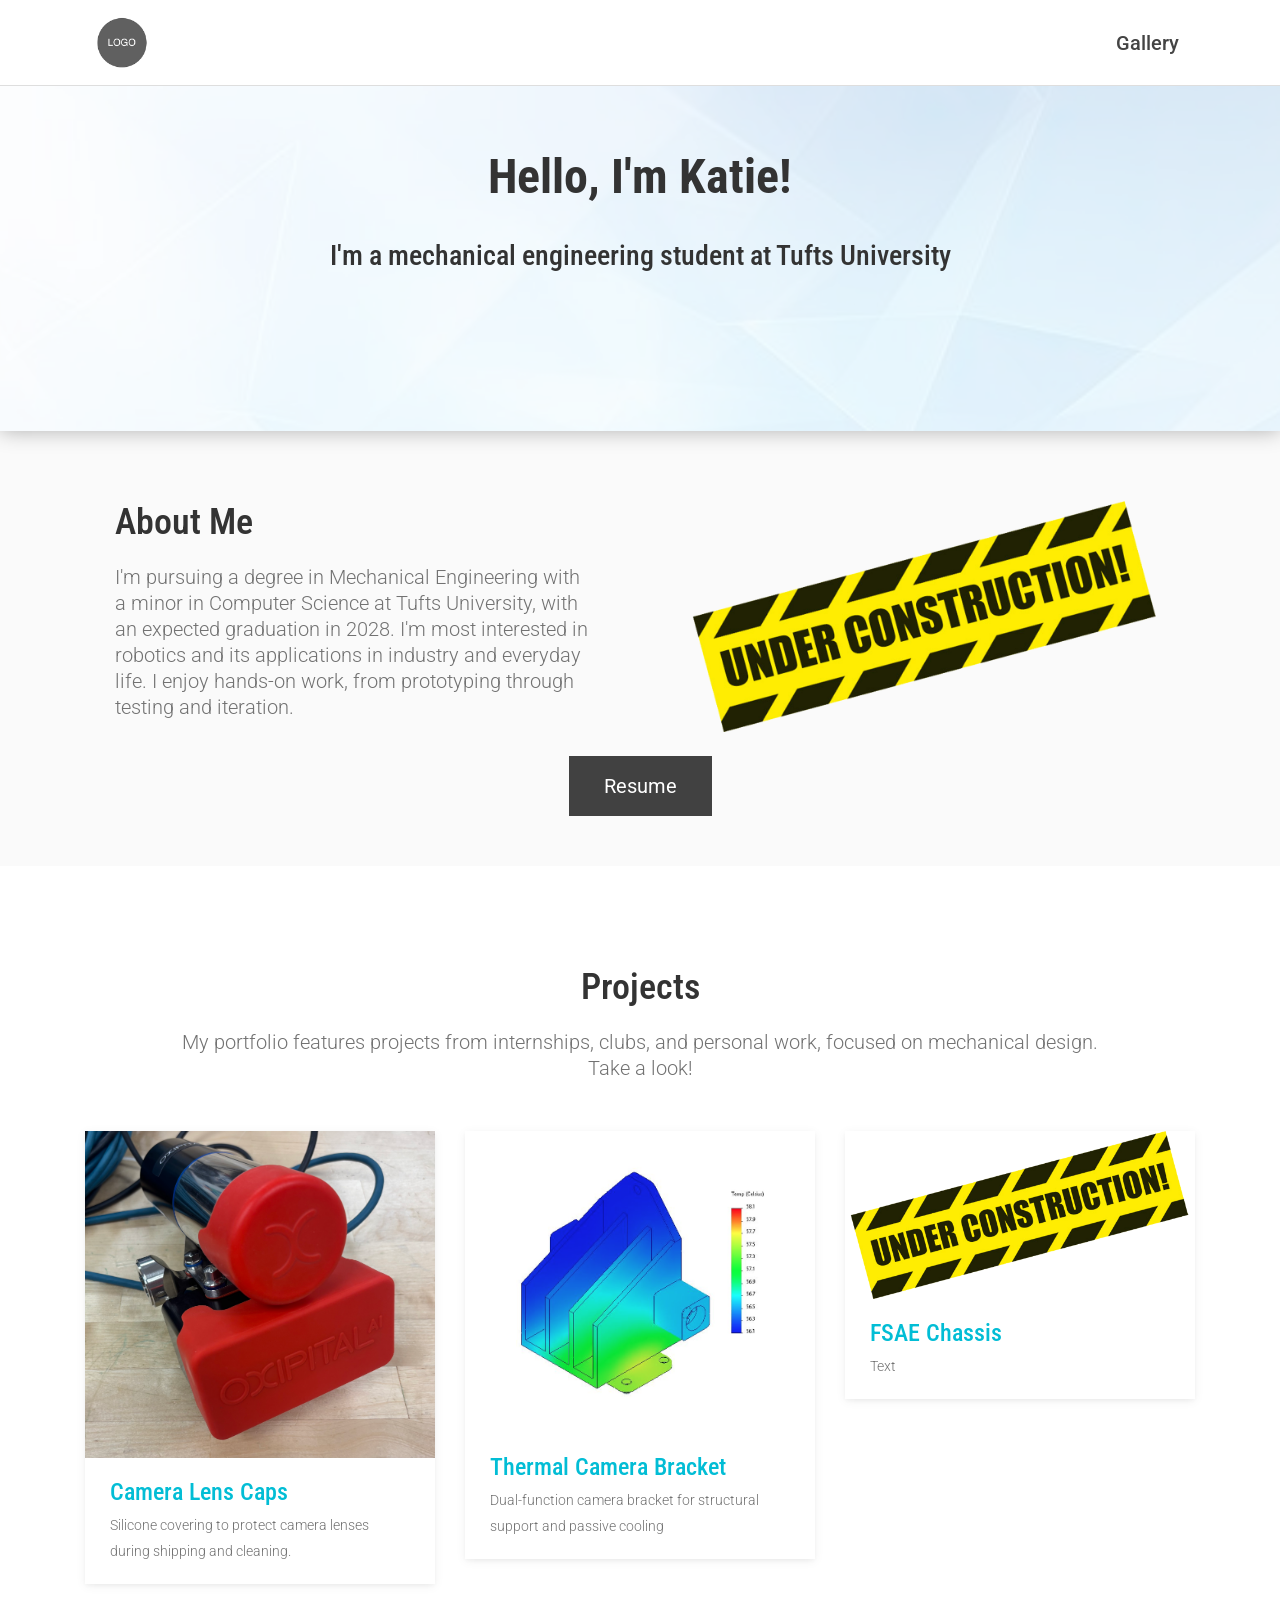
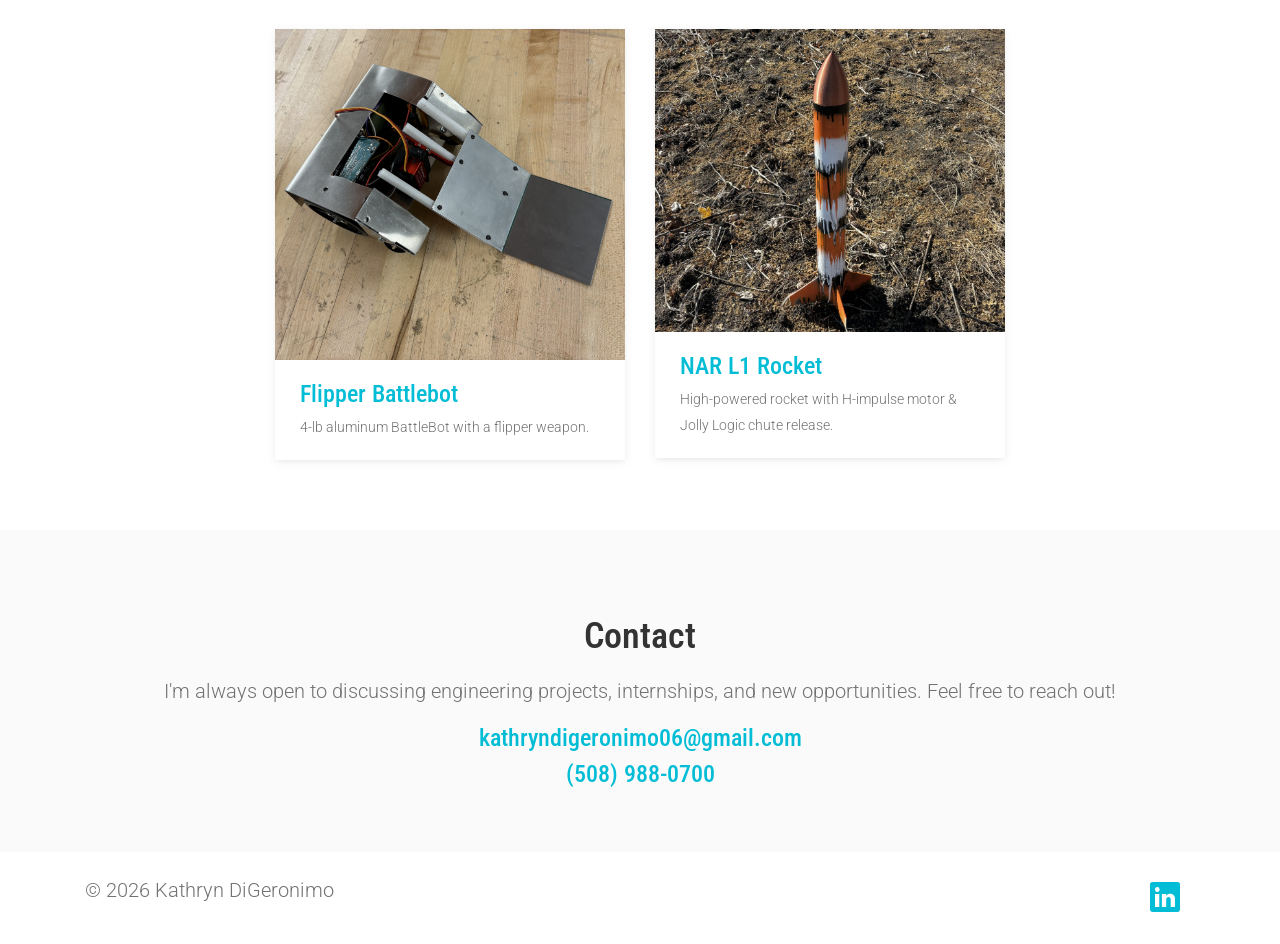
==== theme/index.html @ 1c6a3df1 "First Commit" ====
<!DOCTYPE html>

<!-- ====================
----------INDEX----------
===================== -->

<html class="no-js">
    <head>
        <!-- Basic Page Needs
        ================================================== -->
        <meta charset="utf-8">
        <meta http-equiv="Content-Type" content="text/html; charset=utf-8">
        <link rel="icon" href="images/favicon.png">
        <title>Kathryn DiGeronimo</title>
        <meta name="description" content="Kathryn DiGeronimo's engineering portfolio">
        <meta name="keywords" content="mechanical engineering, robotics, CAD, BattleBot, manufacturing, student portfolio">
        <meta name="author" content="Kathryn DiGeronimo">
        <!-- Mobile Specific Metas
        ================================================== -->
        <meta name="format-detection" content="telephone=no">
        <meta name="viewport" content="width=device-width, initial-scale=1">
      
        <!-- theme meta -->
        <meta name="theme-name" content="timer" />

        
        <!-- Template CSS Files
        ================================================== -->
        <!-- Twitter Bootstrs CSS -->
        <link rel="stylesheet" href="plugins/bootstrap/bootstrap.min.css">
        <!-- Ionicons Fonts Css -->
        <link rel="stylesheet" href="plugins/ionicons/ionicons.min.css">
        <!-- animate css -->
        <link rel="stylesheet" href="plugins/animate-css/animate.css">
        <!-- Hero area slider css-->
        <link rel="stylesheet" href="plugins/slider/slider.css">
        <!-- slick slider -->
        <link rel="stylesheet" href="plugins/slick/slick.css">
        <!-- Fancybox -->
        <link rel="stylesheet" href="plugins/facncybox/jquery.fancybox.css">
        <!-- hover -->
        <link rel="stylesheet" href="plugins/hover/hover-min.css">
        <!-- template main css file -->
        <link rel="stylesheet" href="css/style.css">
    </head>
    <body>

<!--
==================================================
Header Section Start
================================================== 
-->
<section class="top-bar animated-header">
    <div class="container">
        <div class="row">
            <div class="col-lg-12">
                <nav class="navbar navbar-expand-lg navbar-light bg-light">
                    <a class="navbar-brand" href="index.html">
                      <img src="images/logo.png" alt="logo" class="navbar-logo">
                    </a>
                    <ul class="navbar-nav ml-auto flex-row">
                      <li class="nav-item">
                        <a class="nav-link px-3" href="gallery.html">Gallery</a>
                      </li>
                    </ul>
                  </div>
                </nav>
            </div>
        </div>
    </div>
</section>

<!--
==================================================
Slider Section
================================================== 
-->
<section id="hero-area">
  <div class="container">
    <div class="row">
      <div class="col-md-12 text-center">
        <div class="block wow fadeInUp" data-wow-delay=".3s">
          <section class="cd-intro">
            <h1 class="wow fadeInUp animated cd-headline slide" data-wow-delay=".4s">
              <span>Hello, I'm Katie!</span><br>
            </h1>
          </section>
          <h3 class="wow fadeInUp animated" data-wow-delay=".6s">
            I'm a mechanical engineering student at Tufts University
          </h3>
        </div>
      </div>
    </div>
  </div>
</section>

<!--
==================================================
About Section
================================================== 
-->
<section id="about">
  <div class="container">
    <div class="row">
      <div class="col-md-6 col-sm-6">
        <div class="block wow fadeInLeft" data-wow-delay=".3s" data-wow-duration="500ms">
          <h2>
            About Me
          </h2>
          <p>
            I'm pursuing a degree in Mechanical Engineering with a minor in Computer Science at 
            Tufts University, with an expected graduation in 2028. I'm most interested in robotics 
            and its applications in industry and everyday life. I enjoy hands-on work, from prototyping 
            through testing and iteration.
          </p>
        </div>

      </div>
      <div class="col-md-6 col-sm-6">
        <div class="block wow fadeInRight" data-wow-delay=".3s" data-wow-duration="500ms">
          <img src="images/placeholder.png" alt="">
        </div>
      </div>
      <div class="col-md-12 text-center">
        <div class="buttons">
          <a class="btn" target="_blank" href="KathrynDiGeronimo-Resume.pdf">Resume</a>
        </div>
      </div>
    </div>
  </div>
</section>


<!--
==================================================
Portfolio Section
================================================== 
-->
<section id="works" class="works">
  <div class="container">
    <div class="section-heading">
      <h2> Projects </h2>
      <p class="wow fadeInDown" data-wow-delay=".5s">
        My portfolio features projects from internships, clubs, and personal work, focused on mechanical design. 
        <br> Take a look!
      </p>
    </div>

    <!-- ROW: Lens cap, Thermal bracket, Chassis -->
    <div class="row justify-content-center">
      <div class="col-md-4 col-sm-6">
        <figure class="wow fadeInLeft animated portfolio-item" data-wow-duration="500ms" data-wow-delay="0ms">
          <div class="img-wrapper">
            <img src="images/lens-caps/lens-cap-main.jpg" class="img-fluid" alt="Camera Lens Caps">
            <div class="overlay">
              <div class="buttons">
                <a href="lens-caps.html">Details</a>
              </div>
            </div>
          </div>
          <figcaption>
            <h4>Camera Lens Caps</h4>
            <p>Silicone covering to protect camera lenses during shipping and cleaning.</p>
          </figcaption>
        </figure>
      </div>
      <div class="col-md-4 col-sm-6">
        <figure class="wow fadeInLeft animated portfolio-item" data-wow-duration="500ms" data-wow-delay="0ms">
          <div class="img-wrapper">
            <img src="images/thermal-bracket/thermal-bracket-main.png" class="img-fluid" alt="Thermal Camera Bracket">
            <div class="overlay">
              <div class="buttons">
                <a href="thermal-bracket.html">Details</a>
              </div>
            </div>
          </div>
          <figcaption>
            <h4>Thermal Camera Bracket</h4>
            <p>Dual-function camera bracket for structural support and passive cooling</p>
          </figcaption>
        </figure>
      </div>
      <div class="col-md-4 col-sm-6">
        <figure class="wow fadeInLeft animated portfolio-item" data-wow-duration="500ms" data-wow-delay="0ms">
          <div class="img-wrapper">
            <img src="images/placeholder.png" class="img-fluid" alt="FSAE Chassis">
            <div class="overlay">
              <div class="buttons">
                <a href="fsae-chassis.html">Details</a>
              </div>
            </div>
          </div>
          <figcaption>
            <h4>FSAE Chassis</h4>
            <p>Text</p>
          </figcaption>
        </figure>
      </div>
      <div class="col-md-4 col-sm-6">
        <figure class="wow fadeInLeft animated" data-wow-duration="500ms" data-wow-delay="300ms">
          <div class="img-wrapper">
            <img src= "images/battlebot/battlebot-main.jpg" class="img-fluid" alt="Flipper Battlebot">
            <div class="overlay">
              <div class="buttons">
                <a href="battlebot.html">Details</a>
              </div>
            </div>
          </div>
          <figcaption>
            <h4>Flipper Battlebot</h4>
            <p>4-lb aluminum BattleBot with a flipper weapon.</p>
          </figcaption>
        </figure>
      </div>
      <div class="col-md-4 col-sm-6">
        <figure class="wow fadeInLeft animated" data-wow-duration="500ms" data-wow-delay="300ms">
          <div class="img-wrapper">
            <img src="images/l1-rocket/l1-rocket-main.jpg" class="img-fluid" alt="NAR L1 Rocket">
            <div class="overlay">
              <div class="buttons">
                <a href="l1-rocket.html">Details</a>
              </div>
            </div>
          </div>
          <figcaption>
            <h4>NAR L1 Rocket</h4>
            <p>High-powered rocket with H-impulse motor & Jolly Logic chute release.</p>
          </figcaption>
        </figure>
      </div>
    </div>
  </div>
</section>

<!--
==================================================
Contact
================================================== 
-->
<section id="contact">
  <div class="container">
    <div class="section-heading">
      <h2> Contact </h2>
      <p class="wow fadeInDown" data-wow-delay=".5s">
        I'm always open to discussing engineering projects, internships, and new opportunities. Feel free to reach out! 
        <br>
      </p>
      <h3>
        kathryndigeronimo06@gmail.com
        <br>
        (508) 988-0700
      </h3>
    </div>
  </div>
</section> 

<!--
==================================================
Footer
================================================== 
-->
<footer id="footer">
  <div class="container">
    <div class="row content-justify-between">

       <div class="col-md-6 text-center text-md-left">
        <p class="footer-text">
          © 2026 Kathryn DiGeronimo
        </p>
      </div>
      <div class="col-md-6 text-center text-md-right">
        <ul class="social">
          <li>
            <a href="https://www.linkedin.com/in/kathryn-digeronimo/" class="LinkedIn">
              <i class="ion-social-linkedin"></i>
            </a>
          </li>
        </ul>
      </div>
    </div>
  </div>
</footer>

<!-- Template Javascript Files
================================================== -->
<!-- jquery -->
<script src="plugins/jQurey/jquery.min.js"></script>
<!-- Form Validation -->
<script src="plugins/form-validation/jquery.form.js"></script> 
<script src="plugins/form-validation/jquery.validate.min.js"></script>
<!-- slick slider -->
<script src="plugins/slick/slick.min.js"></script>
<!-- bootstrap js -->
<script src="plugins/bootstrap/bootstrap.min.js"></script>
<!-- wow js -->
<script src="plugins/wow-js/wow.min.js"></script>
<!-- slider js -->
<script src="plugins/slider/slider.js"></script>
<!-- Fancybox -->
<script src="plugins/facncybox/jquery.fancybox.js"></script>
<!-- template main js -->
<script src="js/main.js"></script>
</body>
</html>
---- theme/plugins/slider/slider.css ----
/* -------------------------------- 

Primary style

-------------------------------- */


.cd-words-wrapper {
  display: inline-block;
  position: relative;
  text-align: left;
}
.cd-words-wrapper b {
  display: inline-block;
  position: absolute;
  white-space: nowrap;
  left: 0;
  top: 0;
}
.cd-words-wrapper b.is-visible {
  position: relative;
}
.no-js .cd-words-wrapper b {
  opacity: 0;
}
.no-js .cd-words-wrapper b.is-visible {
  opacity: 1;
}


xslide 

-------------------------------- */
.cd-headline.slide span {
  display: inline-block;
  padding: .2em 0;
}
.cd-headline.slide .cd-words-wrapper {
  overflow: hidden;
  vertical-align: top;
  width: auto!important;
}
.cd-headline.slide b {
  opacity: 0;
  top: .2em;
}
.cd-headline.slide b.is-visible {
  top: 0;
  opacity: 1;
  -webkit-animation: slide-in 0.6s;
  -moz-animation: slide-in 0.6s;
  animation: slide-in 0.6s;
}
.cd-headline.slide b.is-hidden {
  -webkit-animation: slide-out 0.6s;
  -moz-animation: slide-out 0.6s;
  animation: slide-out 0.6s;
}

@-webkit-keyframes slide-in {
  0% {
    opacity: 0;
    -webkit-transform: translateY(-100%);
  }
  60% {
    opacity: 1;
    -webkit-transform: translateY(20%);
  }
  100% {
    opacity: 1;
    -webkit-transform: translateY(0);
  }
}
@-moz-keyframes slide-in {
  0% {
    opacity: 0;
    -moz-transform: translateY(-100%);
  }
  60% {
    opacity: 1;
    -moz-transform: translateY(20%);
  }
  100% {
    opacity: 1;
    -moz-transform: translateY(0);
  }
}
@keyframes slide-in {
  0% {
    opacity: 0;
    -webkit-transform: translateY(-100%);
    -moz-transform: translateY(-100%);
    -ms-transform: translateY(-100%);
    -o-transform: translateY(-100%);
    transform: translateY(-100%);
  }
  60% {
    opacity: 1;
    -webkit-transform: translateY(20%);
    -moz-transform: translateY(20%);
    -ms-transform: translateY(20%);
    -o-transform: translateY(20%);
    transform: translateY(20%);
  }
  100% {
    opacity: 1;
    -webkit-transform: translateY(0);
    -moz-transform: translateY(0);
    -ms-transform: translateY(0);
    -o-transform: translateY(0);
    transform: translateY(0);
  }
}
@-webkit-keyframes slide-out {
  0% {
    opacity: 1;
    -webkit-transform: translateY(0);
  }
  60% {
    opacity: 0;
    -webkit-transform: translateY(120%);
  }
  100% {
    opacity: 0;
    -webkit-transform: translateY(100%);
  }
}
@-moz-keyframes slide-out {
  0% {
    opacity: 1;
    -moz-transform: translateY(0);
  }
  60% {
    opacity: 0;
    -moz-transform: translateY(120%);
  }
  100% {
    opacity: 0;
    -moz-transform: translateY(100%);
  }
}
@keyframes slide-out {
  0% {
    opacity: 1;
    -webkit-transform: translateY(0);
    -moz-transform: translateY(0);
    -ms-transform: translateY(0);
    -o-transform: translateY(0);
    transform: translateY(0);
  }
  60% {
    opacity: 0;
    -webkit-transform: translateY(120%);
    -moz-transform: translateY(120%);
    -ms-transform: translateY(120%);
    -o-transform: translateY(120%);
    transform: translateY(120%);
  }
  100% {
    opacity: 0;
    -webkit-transform: translateY(100%);
    -moz-transform: translateY(100%);
    -ms-transform: translateY(100%);
    -o-transform: translateY(100%);
    transform: translateY(100%);
  }
}
/* --------------------------------
---- theme/css/style.css ----
/*
 * =============================
 * ----------STYLE.CSS----------
 * =============================
 */

@import url(http://fonts.googleapis.com/css?family=Roboto:400,300,100,500,700);
@import url(http://fonts.googleapis.com/css?family=Roboto+Condensed:400,300,700);
@import url(http://fonts.googleapis.com/css?family=Glegoo);

/* ==================================================
--------------------GLOBAL-------------------
==================================================  */

body {
  font-family: "Roboto", sans-serif;
}

h1, h2, h3, h4, h5, h6 {
  font-family: "Roboto Condensed", sans-serif;
}

h2 {
  font-size: 36px;
  font-weight: 550;
  margin-bottom: 20px;
  color: #333;
}

p {
  color: #727272;
  line-height: 26px;
  font-size: 20px;
  font-weight: 300;
}

body {
  background: #ffffff;
}

ul {
  padding-left: 0;
}
ul li {
  list-style: none;
}

@media (max-width: 768px) {
  .cd-words-wrapper {
    white-space: normal;
  }

  .portfolio-page-features{
    margin-top: 30px;
  }

  .portfolio-page-constraints{
    margin-top: 30px;
  }

  .portfolio-page-content{
    padding-left: 20px;
  }

  .portfolio-page-break{
    padding-left: 20px;
  }
}

.section-heading {
  text-align: center;
  margin-top: 75px;
  margin-bottom: 50px;
}

.title {
  font-size: 30px;
  line-height: 1.1;
  font-weight: 300;
  color: #333;
  text-transform: uppercase;
  margin-bottom: 20px;
}

.subtitle {
  font-size: 24px;
  font-weight: 600;
  margin-bottom: 18px;
  text-transform: uppercase;
}

.pages {
  padding: 80px 0 40px;
}

/*==========DEFAULT TABLE==========*/
.table {
  border-collapse: collapse;
}

.table {
  line-height: 20px;
}

.table td,
.table th {
  border-right: 2px solid #ccc;
  text-align: center;
  border-top: none !important;
  border-bottom: none !important;
  padding: 6px 10px;

}

.table td:last-child,
.table th:last-child {
  border-right: none;
}


.manuf-table {
  table-layout: fixed;
}

/*==========MANUFACTURING TABLE==========*/
.manuf-table th,
.manuf-table td {
  border-right: 2px solid #999;
  text-align: center;
  vertical-align: middle;
  padding: 8px 12px;
}

.manuf-table th:last-child,
.manuf-table td:last-child {
  border-right: none;
}

.manuf-table tbody tr {
  border-bottom: 1px solid #ccc;
}

.manuf-table thead tr {
  border-bottom: 2px solid #999;
}

.manuf-table tbody tr:nth-last-child(2) {
  border-bottom: 2px solid #999;
}

.manuf-table tbody tr:last-child {
  border-bottom: none;
}

.manuf-table h2,
.manuf-table h3,
.manuf-table p {
  margin: 0;
}

.manuf-table h3 {
  font-size: 18px;
  font-weight: 600;
}

.manuf-table h2 {
  font-size: 18px;
  font-weight: 700;
}

.manuf-table td {
  font-size: 16px;
  font-weight: 300;
}

/*==========BUTTONS==========*/
.buttons a {
  transition: all 0.3s ease;
}

.buttons a:hover {
  background: #02bdd5;
  border-color: #02bdd5;
  text-decoration: none;
}

.buttons a:focus {
  text-decoration: none;
}

.fancybox-close {
  background: url("../images/icons/close.png") no-repeat scroll 0 0 transparent;
  height: 50px;
  right: 0;
  top: 0;
  width: 50px;
}

.fancybox-next span {
  background: url("../images/icons/right.png") no-repeat scroll center center #009ee3;
  height: 50px;
  width: 50px;
  right: 0;
}

.fancybox-prev span {
  background: url("../images/icons/left.png") no-repeat scroll center center #009ee3;
  height: 50px;
  width: 50px;
  left: 0;
}

.fancybox-title {
  padding: 15px 8px;
}

.fancybox-title h3 {
  font-size: 15px;
  margin: 0;
}

/* ===========================================
--------------------NAV BAR-------------------
==========================================  */
.top-bar {
  position: fixed;
  top: 0;
  width: 100%;
  background: #fff;
  color: #fff;
  transition: all 0.2s ease-out 0s;
  padding: 15px 0;
  box-shadow: 0 0 3px 0 rgba(0, 0, 0, 0.1);
  border-bottom: 1px solid #dedede;
  z-index: 10;
}
.top-bar.animated-header {
  padding: 0px 0;
  background: #fff;
  box-shadow: none;
}

.navbar {
  border: 0;
  border-radius: 0;
  margin-bottom: 0;
  padding: 0;
}

/*==========LOGO==========*/
.navbar-logo {
  height: 75px;
  width: auto;
  transition: transform 0.25s ease;
  transform-origin: center;
}

.navbar-logo:hover {
  transform: scale(1.15);
}

.navbar.bg-light {
  background: #fff !important;
}

/*==========GALLERY LINK==========*/
.navbar .nav-item .nav-link {
  color: #444 !important;
  font-size: 20px;
  font-weight: 500;
  transition: 0.3s all;
  /* text-transform: uppercase; */
  padding: 5px 5px;
  display: block;
}
.navbar .nav-item .nav-link:hover {
  color: #02bdd5 !important;
}
.navbar .nav-item:last-child .nav-link {
  padding-right: 0;
}

/* ================================================
--------------------INDEX HEADER-------------------
===============================================  */
#hero-area {
  background: url("../images/slider.jpg") no-repeat 50%;
  background-size: cover;
  background-attachment: fixed;
  padding: 150px 0;
  color: #fff;
  box-shadow: 0 0 20px rgba(0, 0, 0, 0.3);
  position: relative;
}

#hero-area:before {
  content: "";
  z-index: 9;
  background: rgba(255, 255, 255, 0.78);
  position: absolute;
  top: 0;
  left: 0;
  right: 0;
  bottom: 0;
}

#hero-area .block {
  position: relative;
  z-index: 9;
}

#hero-area h1 {
  font-size: 48px;
  line-height: 54px;
  color: #333;
  font-weight: 700;
  margin-bottom: 35px;
}

#hero-area h3 {
  color: #333;
}

/* =========================================
--------------------ABOUT-------------------
========================================  */

#about .btn {
  background: #414141;
  border: none;
  color: #fff;
  padding: 20px 35px;
  margin-top: 20px;
  font-size: 20px;
  line-height: 1em;
  letter-spacing: normal;
  border-radius: 0;
}

#about .btn:hover {
  background: #02bdd5;
  border-color: #02bdd5;
  text-decoration: none;
}

#about {
  padding: 50px 0;
  background: #fafafa;
}
#about .block {
  padding: 20px 30px 0 30px;
}

#about .block img {
  max-width: 100%;
}

/* ===================================================
--------------------INDEX PORTFOLIO-------------------
==================================================  */
.works {
  padding: 25px 0;
}
.works .block {
  position: relative;
  z-index: 99;
}
.works h4 {
  margin-top: 0;
  color: #02bdd5;
}

/*==========FIGURE==========*/
figure {
  background: #fff;
  margin-bottom: 45px;
  box-shadow: 0 2px 5px 0 rgba(0, 0, 0, 0.04), 0 2px 10px 0 rgba(0, 0, 0, 0.06);
}
figure .img-wrapper {
  position: relative;
  overflow: hidden;
}
figure img {
  transform: scale3d(1, 1, 1);
  transition: transform 400ms;
}
figure:hover img {
  transform: scale3d(1.2, 1.2, 1);
}
figure:hover .overlay {
  opacity: 1;
}
figure:hover .overlay .buttons a {
  transform: scale3d(1, 1, 1);
}
figure .overlay {
  position: absolute;
  top: 0;
  left: 0;
  right: 0;
  bottom: 0;
  padding: 10px;
  text-align: center;
  background: rgba(0, 0, 0, 0.7);
  opacity: 0;
  transition: opacity 400ms;
}
figure .overlay a {
  display: inline-block;
  color: #fff;
  padding: 10px 23px;
  line-height: 1;
  border: 1px solid #fff;
  border-radius: 0px;
  margin: 4px;
  transform: scale3d(0, 0, 0);
  transition: all 400ms;
}
figure .overlay a:hover {
  text-decoration: none;
}
figure .overlay:hover a {
  transform: scale3d(1, 1, 1);
}
figure .buttons {
  margin-top: 40%;
  text-align: center;
  transform: translateY(-50%);
  display: inline-block;
}
figure .buttons a:hover {
  background: #02bdd5;
  border-color: #02bdd5;
}
figure .buttons a:focus {
  text-decoration: none;
}
figure figcaption {
  padding: 20px 25px;
  margin-top: 0;
  color: #666;
}
figure figcaption h4 {
  margin: 0;
}
figure figcaption h4 a {
  color: #02bdd5;
}
figure figcaption p {
  font-size: 14px;
  margin-bottom: 0;
  margin-top: 5px;
}

/* ===========================================
--------------------CONTACT-------------------
==========================================  */
#contact {
  padding: 10px 0;
  background: #fafafa;
}
#contact .media {
  margin: 0px 0 70px 0;
}
#contact .media .media-left {
  padding-right: 25px;
}
#contact h3 {
  color: #02bdd5;
  font-size: 24px;
  line-height: 1.5;
  text-align: center;
  margin-bottom: 30px;
  margin: 0px 0px 15px;
  font-weight: 500;
}

/* ==================================================
--------------------PORTFOLIO PAGE-------------------
==================================================  */
.portfolio-page {
  padding: 50px 0;
}
.portfolio-page h3 {
  font-size: 30px;
  font-weight: 500;
}

/*==========SUMMARY==========*/
.portfolio-page-summary {
  /* padding: 10px 0; */
  padding-left: 20px;
}

/*==========KEY FEATURES==========*/
.portfolio-page-features{
  margin-top: 40px;
}

/*==========ROTATING FEATURE==========*/
.rotating-feature {
  position: relative;
}

.cd-words-wrapper b {
  position: absolute;
  left: 0;
  top: 0;
  width: 100%;
  font-weight: 400;          
  white-space: normal;  
}

.rotating-feature em {
  font-style: normal;
  font-weight: 700;
}

.cd-words-wrapper {
  font-size: 28px;
  color: #333;
}

.portfolio-page-features {
  background: #eae9ec;
  padding: 20px;
  margin-left: 0px; 
  margin-right: 50px; 
}

/*==========DESIGN CONSTRAINTS==========*/
.portfolio-page-constraints {
  margin-top: 20px;
}

.portfolio-page-content h2{
  /* text-align: center; */
  font-size: 30px;
}

.portfolio-page-constraints ul {
  list-style: none;
  margin-bottom: 0;
  padding-left: 0;
}
.portfolio-page-constraints li {
  font-size: 18px;
  font-weight: 300;
}

.portfolio-page-constraints li::before {
  content: "➜ ";
  color: #02bdd5;
  font-weight: 700;
}

/*==========CONTENT==========*/
.portfolio-page-content{
  padding-top: 50px;
  
}

.portfolio-page-content h3{
  font-size: 24px;
  font-weight: 500;
}

.portfolio-page-left-text{
  padding-right: 20px;
}

.portfolio-page-right-text{
  padding-left: 20px;
}

.portfolio-page-right-text h2{
  padding-right: 50px;
  text-align: right;
}

.portfolio-page-right-text h3{
  padding-right: 50px;
  text-align: right;
}

/* ==========================================
--------------------FOOTER-------------------
=========================================  */
#footer {
  background: #fff;
  padding: 25px 0;
  color: #555;
}

#footer .social {
  text-align: right;
  margin-bottom: 0;
}

#footer .social i {
  font-size: 40px;
  line-height: 1;
  display: inline-block;
}

#footer .social li {
  display: inline-block;
  margin-right: 15px;
}
#footer .social li a {
  color: #02bdd5;
}

ul.social-icons {
  height: auto;
  overflow: hidden;
  list-style: none !important;
  margin-bottom: 10px;
}
ul.social-icons li {
  float: none;
  display: inline-block;
  height: 36px;
}
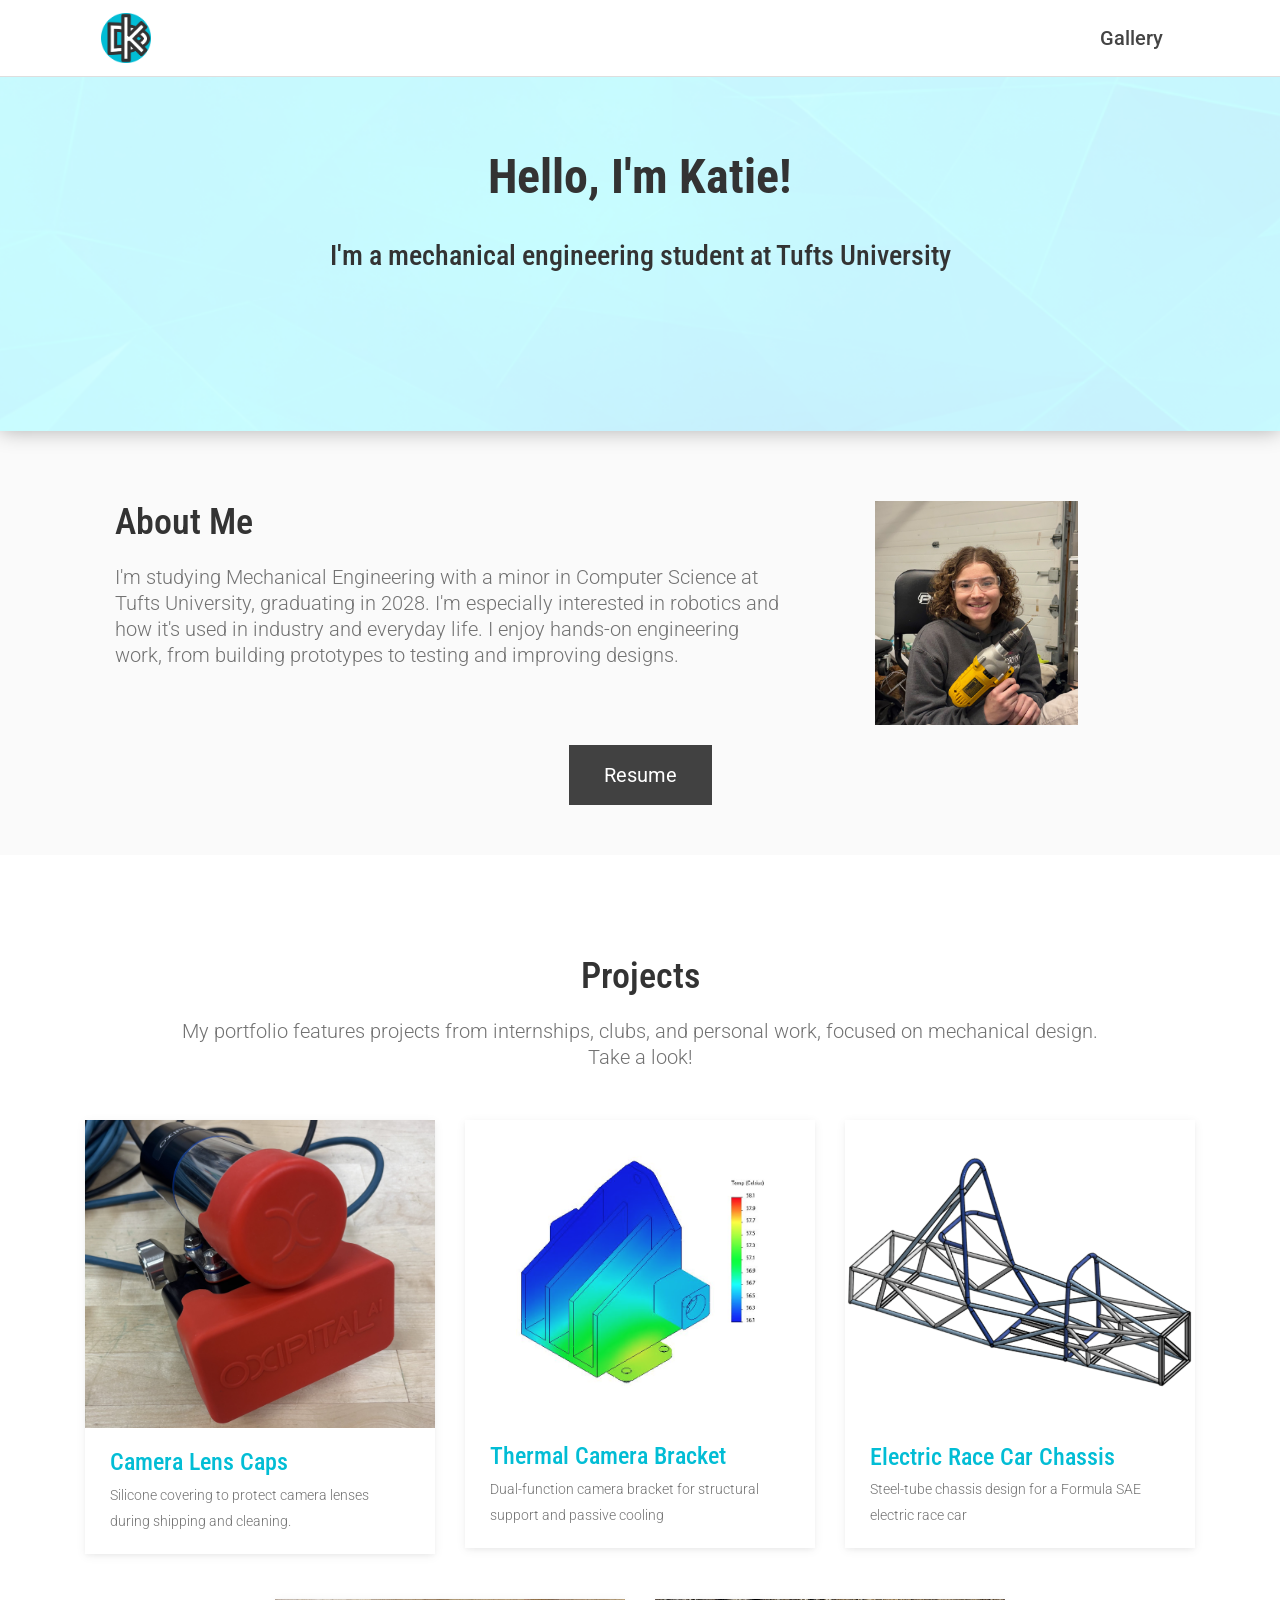
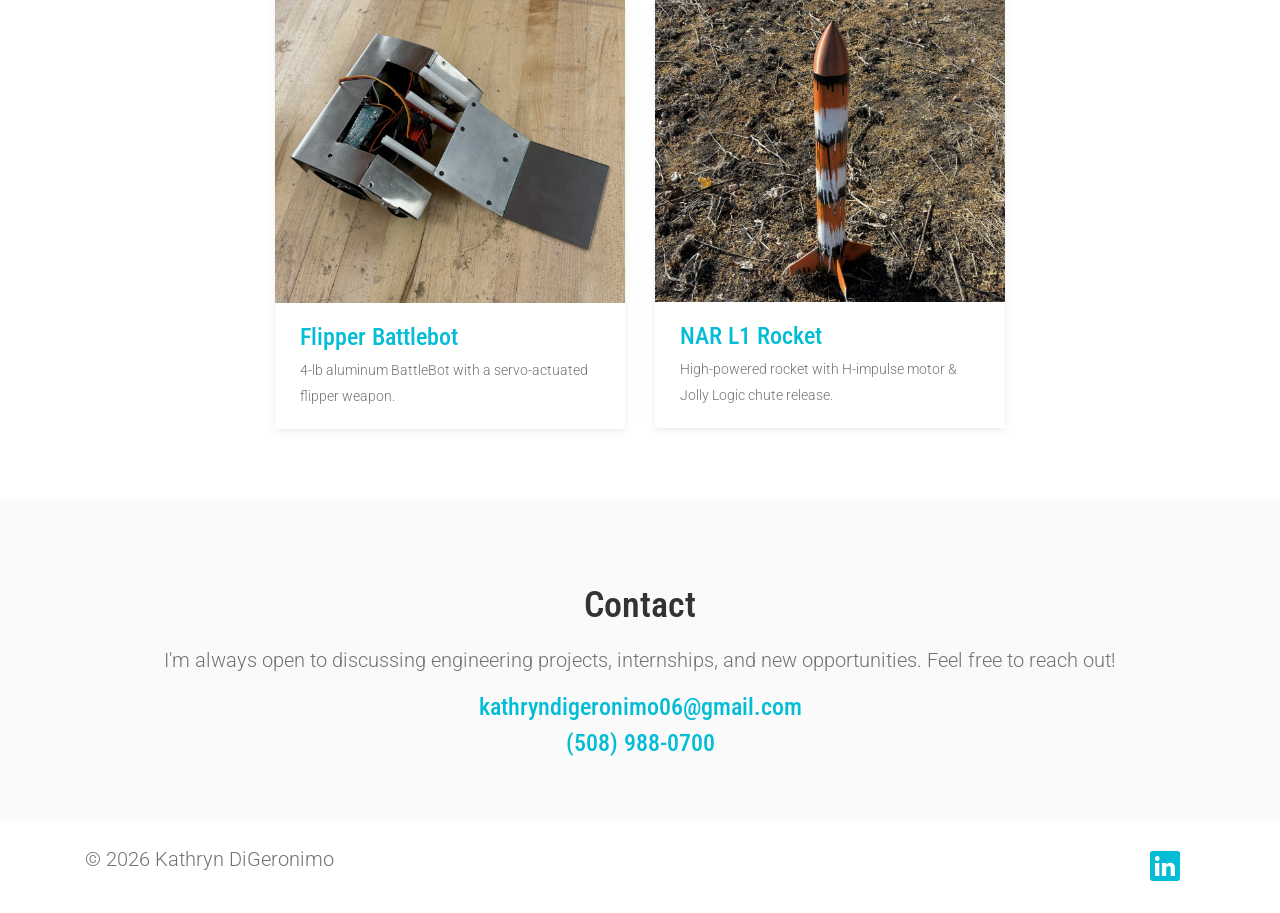
==== commit d5cf6eba: "Add files via upload" ====
--- a/theme/index.html
+++ b/theme/index.html
@@ -102,23 +102,23 @@
 <section id="about">
   <div class="container">
     <div class="row">
-      <div class="col-md-6 col-sm-6">
+      <div class="col-md-8">
         <div class="block wow fadeInLeft" data-wow-delay=".3s" data-wow-duration="500ms">
           <h2>
             About Me
           </h2>
           <p>
-            I'm pursuing a degree in Mechanical Engineering with a minor in Computer Science at 
-            Tufts University, with an expected graduation in 2028. I'm most interested in robotics 
-            and its applications in industry and everyday life. I enjoy hands-on work, from prototyping 
-            through testing and iteration.
+            I'm studying Mechanical Engineering with a minor in Computer Science at Tufts 
+            University, graduating in 2028. I'm especially interested in robotics and how it's used 
+            in industry and everyday life. I enjoy hands-on engineering work, from building 
+            prototypes to testing and improving designs.
           </p>
         </div>
 
       </div>
-      <div class="col-md-6 col-sm-6">
+      <div class="col-md-4">
         <div class="block wow fadeInRight" data-wow-delay=".3s" data-wow-duration="500ms">
-          <img src="images/placeholder.png" alt="">
+          <img src="images/me.jpeg" alt="" style="max-width: 70%;">
         </div>
       </div>
       <div class="col-md-12 text-center">
@@ -145,88 +145,116 @@
         <br> Take a look!
       </p>
     </div>
-
-    <!-- ROW: Lens cap, Thermal bracket, Chassis -->
     <div class="row justify-content-center">
-      <div class="col-md-4 col-sm-6">
-        <figure class="wow fadeInLeft animated portfolio-item" data-wow-duration="500ms" data-wow-delay="0ms">
-          <div class="img-wrapper">
-            <img src="images/lens-caps/lens-cap-main.jpg" class="img-fluid" alt="Camera Lens Caps">
-            <div class="overlay">
-              <div class="buttons">
-                <a href="lens-caps.html">Details</a>
-              </div>
-            </div>
-          </div>
-          <figcaption>
-            <h4>Camera Lens Caps</h4>
-            <p>Silicone covering to protect camera lenses during shipping and cleaning.</p>
-          </figcaption>
-        </figure>
-      </div>
-      <div class="col-md-4 col-sm-6">
-        <figure class="wow fadeInLeft animated portfolio-item" data-wow-duration="500ms" data-wow-delay="0ms">
-          <div class="img-wrapper">
-            <img src="images/thermal-bracket/thermal-bracket-main.png" class="img-fluid" alt="Thermal Camera Bracket">
-            <div class="overlay">
-              <div class="buttons">
-                <a href="thermal-bracket.html">Details</a>
-              </div>
-            </div>
-          </div>
-          <figcaption>
-            <h4>Thermal Camera Bracket</h4>
+
+      <!-- Lens Caps -->
+      <div class="col-md-4 col-sm-6">
+        <a href="lens-caps.html" class="tile-link">
+          <figure class="wow fadeInLeft animated portfolio-item"
+            data-wow-duration="500ms"
+            data-wow-delay="0ms">
+            <div class="img-wrapper">
+              <img  src="images/lens-caps/lens-cap-main.jpg"
+                    class="img-fluid"
+                    alt="Camera Lens Caps">
+                      <div class="overlay">
+                        <span class="learn-more">Learn more</span>
+                      </div>
+            </div>
+            <figcaption>
+              <h4>Camera Lens Caps</h4>
+              <p>Silicone covering to protect camera lenses during shipping and cleaning.</p>
+            </figcaption>
+          </figure>
+        </a>
+      </div>
+      
+      <!-- Thermal Bracket -->
+      <div class="col-md-4 col-sm-6">
+        <a href="thermal-bracket.html" class="tile-link">
+          <figure class="wow fadeInLeft animated portfolio-item"
+            data-wow-duration="500ms"
+            data-wow-delay="0ms">
+            <div class="img-wrapper">
+              <img  src="images/thermal-bracket/thermal-bracket-main.png"
+                    class="img-fluid"
+                    alt="Thermal Camera Bracket">
+                      <div class="overlay">
+                        <span class="learn-more">Learn more</span>
+                      </div>
+            </div>
+            <figcaption>
+              <h4>Thermal Camera Bracket</h4>
             <p>Dual-function camera bracket for structural support and passive cooling</p>
-          </figcaption>
-        </figure>
-      </div>
-      <div class="col-md-4 col-sm-6">
-        <figure class="wow fadeInLeft animated portfolio-item" data-wow-duration="500ms" data-wow-delay="0ms">
-          <div class="img-wrapper">
-            <img src="images/placeholder.png" class="img-fluid" alt="FSAE Chassis">
-            <div class="overlay">
-              <div class="buttons">
-                <a href="fsae-chassis.html">Details</a>
-              </div>
-            </div>
-          </div>
-          <figcaption>
-            <h4>FSAE Chassis</h4>
-            <p>Text</p>
-          </figcaption>
-        </figure>
-      </div>
-      <div class="col-md-4 col-sm-6">
-        <figure class="wow fadeInLeft animated" data-wow-duration="500ms" data-wow-delay="300ms">
-          <div class="img-wrapper">
-            <img src= "images/battlebot/battlebot-main.jpg" class="img-fluid" alt="Flipper Battlebot">
-            <div class="overlay">
-              <div class="buttons">
-                <a href="battlebot.html">Details</a>
-              </div>
-            </div>
-          </div>
-          <figcaption>
-            <h4>Flipper Battlebot</h4>
-            <p>4-lb aluminum BattleBot with a flipper weapon.</p>
-          </figcaption>
-        </figure>
-      </div>
-      <div class="col-md-4 col-sm-6">
-        <figure class="wow fadeInLeft animated" data-wow-duration="500ms" data-wow-delay="300ms">
-          <div class="img-wrapper">
-            <img src="images/l1-rocket/l1-rocket-main.jpg" class="img-fluid" alt="NAR L1 Rocket">
-            <div class="overlay">
-              <div class="buttons">
-                <a href="l1-rocket.html">Details</a>
-              </div>
-            </div>
-          </div>
-          <figcaption>
-            <h4>NAR L1 Rocket</h4>
-            <p>High-powered rocket with H-impulse motor & Jolly Logic chute release.</p>
-          </figcaption>
-        </figure>
+            </figcaption>
+          </figure>
+        </a>
+      </div>
+
+      <!-- Electric Race Car Chassis -->
+      <div class="col-md-4 col-sm-6">
+        <a href="electric-race-car-chassis.html" class="tile-link">
+          <figure class="wow fadeInLeft animated portfolio-item"
+            data-wow-duration="500ms"
+            data-wow-delay="0ms">
+            <div class="img-wrapper">
+              <img  src="images/electric-race-car-chassis/chassis-main.png"
+                    class="img-fluid"
+                    alt="Electric Race Car Chassis">
+                      <div class="overlay">
+                        <span class="learn-more">Learn more</span>
+                      </div>
+            </div>
+            <figcaption>
+              <h4>Electric Race Car Chassis</h4>
+              <p>Steel-tube chassis design for a Formula SAE electric race car</p>
+            </figcaption>
+          </figure>
+        </a>
+      </div>
+
+      <!-- Flipper Battlebot -->
+      <div class="col-md-4 col-sm-6">
+        <a href="battlebot.html" class="tile-link">
+          <figure class="wow fadeInLeft animated portfolio-item"
+            data-wow-duration="500ms"
+            data-wow-delay="0ms">
+            <div class="img-wrapper">
+              <img  src="images/battlebot/battlebot-main.jpg"
+                    class="img-fluid"
+                    alt="Flipper Battlebot">
+                      <div class="overlay">
+                        <span class="learn-more">Learn more</span>
+                      </div>
+            </div>
+            <figcaption>
+              <h4>Flipper Battlebot</h4>
+              <p>4-lb aluminum BattleBot with a servo-actuated flipper weapon.</p>
+            </figcaption>
+          </figure>
+        </a>
+      </div>
+
+      <!-- NAR L1 Rocket -->
+      <div class="col-md-4 col-sm-6">
+        <a href="l1-rocket.html" class="tile-link">
+          <figure class="wow fadeInLeft animated portfolio-item"
+            data-wow-duration="500ms"
+            data-wow-delay="0ms">
+            <div class="img-wrapper">
+              <img  src="images/l1-rocket/l1-rocket-main.jpg"
+                    class="img-fluid"
+                    alt="NAR L1 Rocket">
+                      <div class="overlay">
+                        <span class="learn-more">Learn more</span>
+                      </div>
+            </div>
+            <figcaption>
+              <h4>NAR L1 Rocket</h4>
+              <p>High-powered rocket with H-impulse motor & Jolly Logic chute release.</p>
+            </figcaption>
+          </figure>
+        </a>
       </div>
     </div>
   </div>
--- a/theme/css/style.css
+++ b/theme/css/style.css
@@ -64,6 +64,13 @@
 
   .portfolio-page-break{
     padding-left: 20px;
+  }
+  .manuf-table th h2 {
+    font-size: 1.35rem;
+  }
+
+  .manuf-table th h3 {
+    font-size: 1.05rem;
   }
 }
 
@@ -244,12 +251,12 @@
   border: 0;
   border-radius: 0;
   margin-bottom: 0;
-  padding: 0;
+  padding: 20px, 0;
 }
 
 /*==========LOGO==========*/
 .navbar-logo {
-  height: 75px;
+  height: 50px;
   width: auto;
   transition: transform 0.25s ease;
   transform-origin: center;
@@ -284,7 +291,7 @@
 --------------------INDEX HEADER-------------------
 ===============================================  */
 #hero-area {
-  background: url("../images/slider.jpg") no-repeat 50%;
+  background: url("../images/slider.png") no-repeat 50%;
   background-size: cover;
   background-attachment: fixed;
   padding: 150px 0;
@@ -376,10 +383,18 @@
   margin-bottom: 45px;
   box-shadow: 0 2px 5px 0 rgba(0, 0, 0, 0.04), 0 2px 10px 0 rgba(0, 0, 0, 0.06);
 }
+
+figure .img-link {
+  display: block;
+  text-decoration: none;
+  color: inherit;
+}
+
 figure .img-wrapper {
   position: relative;
   overflow: hidden;
 }
+
 figure img {
   transform: scale3d(1, 1, 1);
   transition: transform 400ms;
@@ -387,12 +402,7 @@
 figure:hover img {
   transform: scale3d(1.2, 1.2, 1);
 }
-figure:hover .overlay {
-  opacity: 1;
-}
-figure:hover .overlay .buttons a {
-  transform: scale3d(1, 1, 1);
-}
+
 figure .overlay {
   position: absolute;
   top: 0;
@@ -400,41 +410,37 @@
   right: 0;
   bottom: 0;
   padding: 10px;
-  text-align: center;
   background: rgba(0, 0, 0, 0.7);
   opacity: 0;
   transition: opacity 400ms;
-}
-figure .overlay a {
-  display: inline-block;
+  display: flex;
+  align-items: center;
+  justify-content: center;
+}
+
+figure:hover .overlay {
+  opacity: 1;
+}
+
+figure .learn-more {
   color: #fff;
-  padding: 10px 23px;
-  line-height: 1;
-  border: 1px solid #fff;
-  border-radius: 0px;
-  margin: 4px;
-  transform: scale3d(0, 0, 0);
-  transition: all 400ms;
-}
-figure .overlay a:hover {
-  text-decoration: none;
-}
-figure .overlay:hover a {
-  transform: scale3d(1, 1, 1);
-}
-figure .buttons {
-  margin-top: 40%;
-  text-align: center;
-  transform: translateY(-50%);
-  display: inline-block;
-}
-figure .buttons a:hover {
-  background: #02bdd5;
-  border-color: #02bdd5;
-}
-figure .buttons a:focus {
-  text-decoration: none;
-}
+  font-size: 22px;
+  font-weight: 550;
+  opacity: 0;
+  transform: translateY(6px);
+  transition: opacity 400ms, transform 400ms;
+}
+
+figure:hover .learn-more {
+  opacity: 1;
+  transform: translateY(0);
+}
+
+figure .img-link:focus {
+  outline: 2px solid #02bdd5;
+  outline-offset: 4px;
+}
+
 figure figcaption {
   padding: 20px 25px;
   margin-top: 0;
@@ -450,6 +456,16 @@
   font-size: 14px;
   margin-bottom: 0;
   margin-top: 5px;
+}
+
+.tile-link {
+  display: block;
+  text-decoration: none;
+  color: inherit;
+}
+
+.tile-link:hover {
+  text-decoration: none;
 }
 
 /* ===========================================
